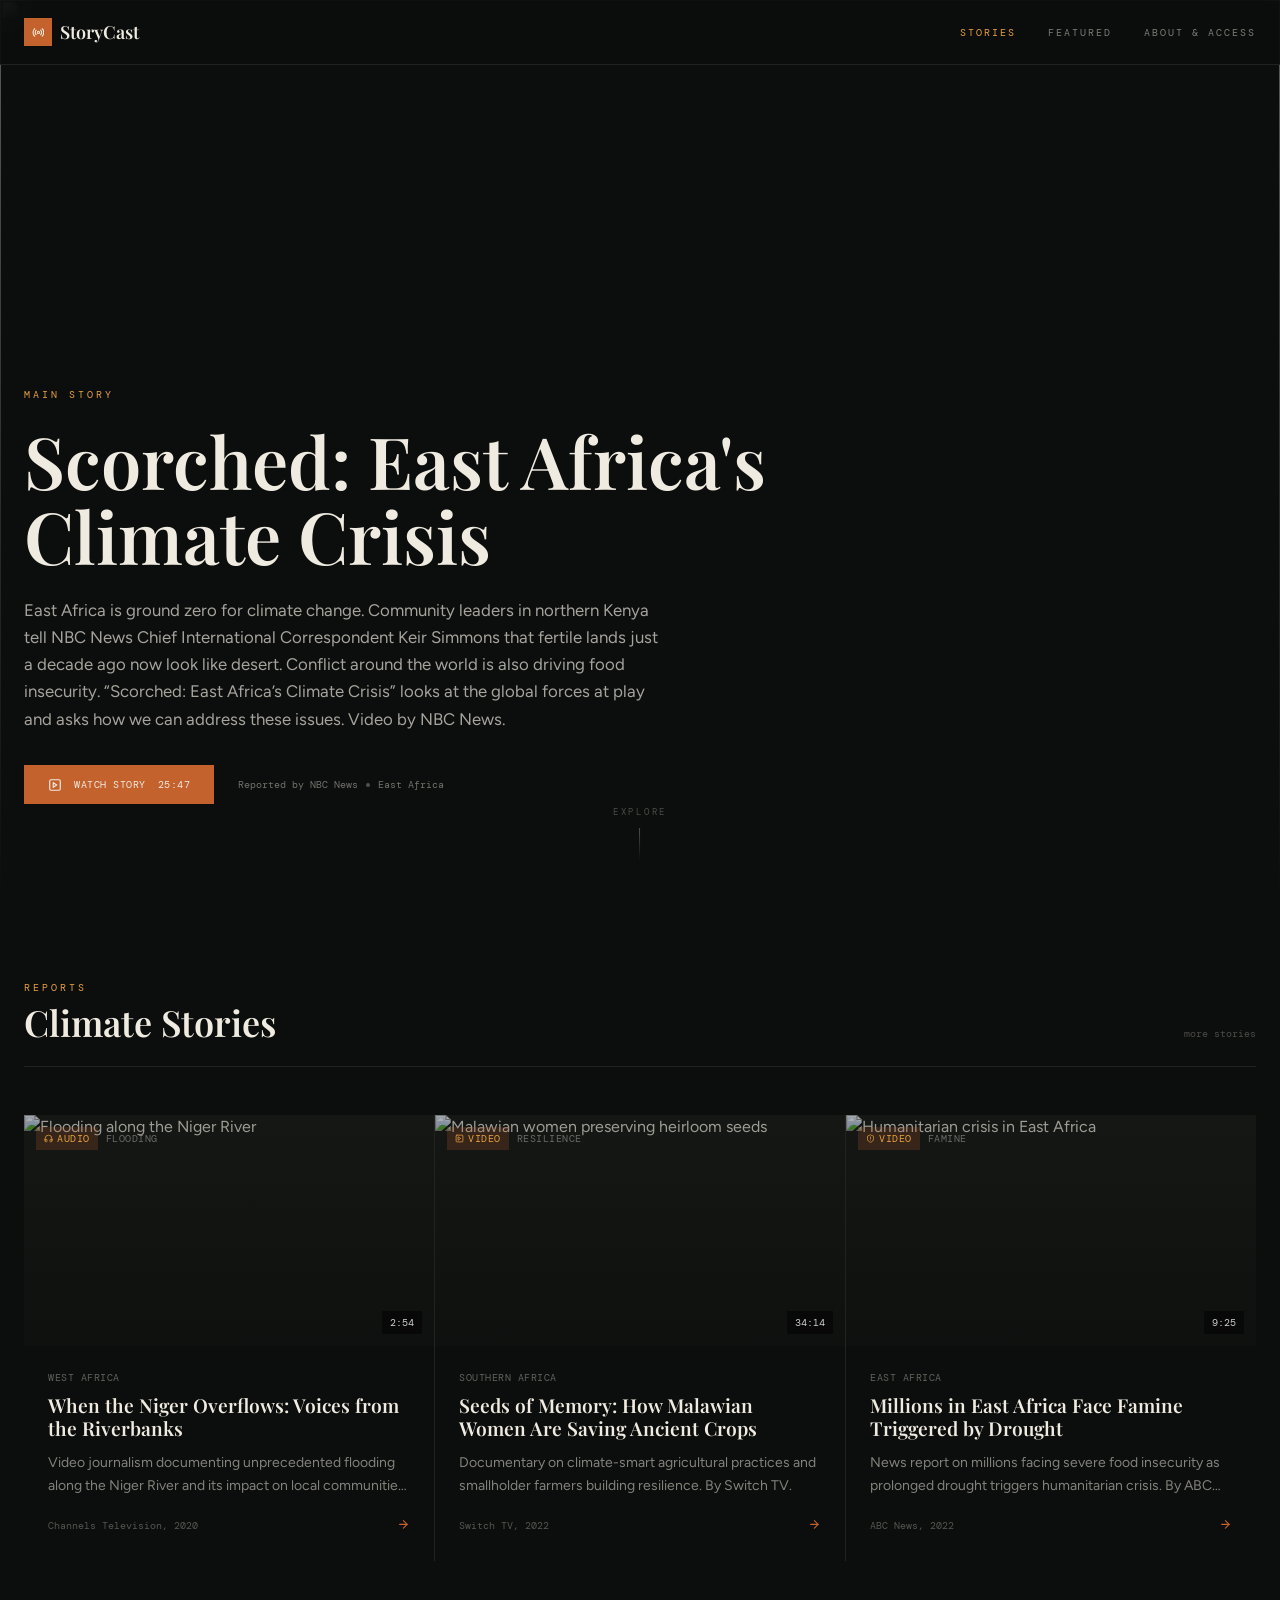
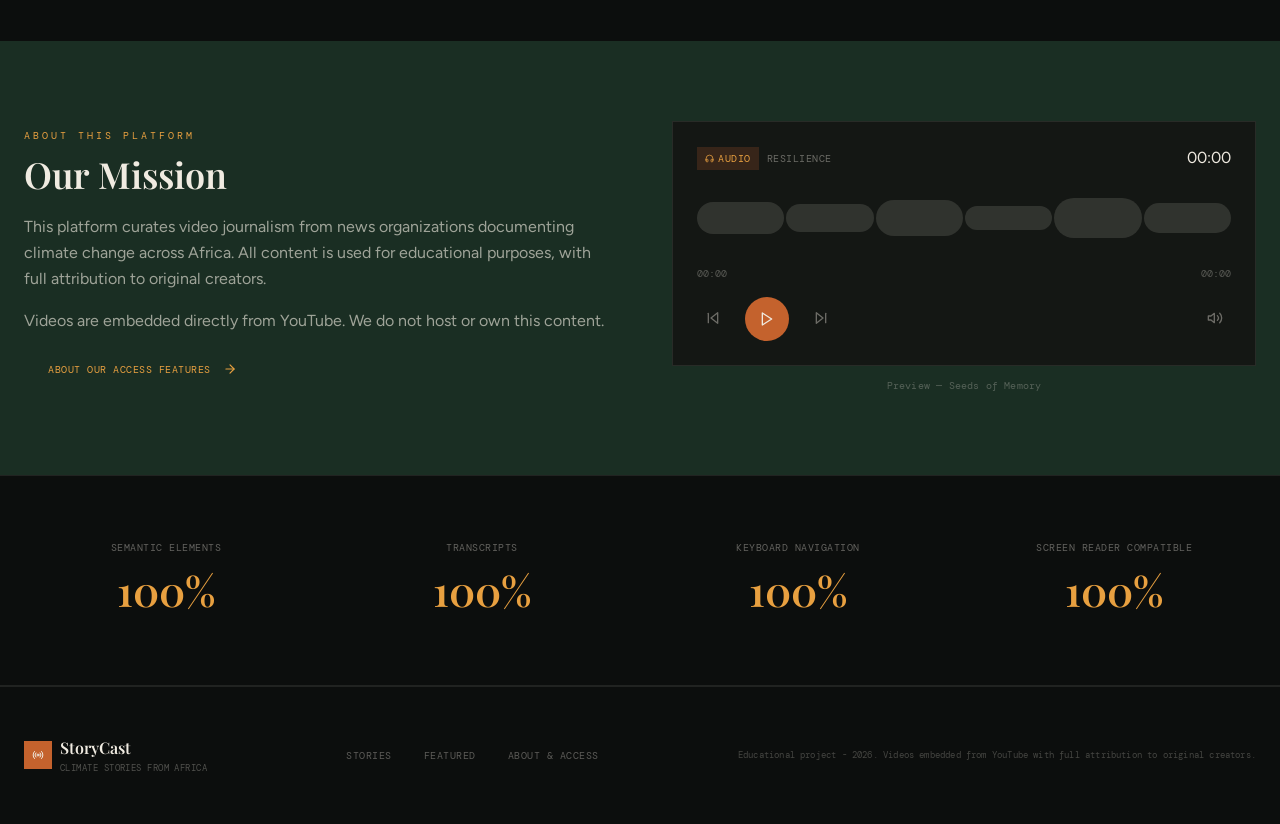
==== index.html @ 9f50dd14 "Implemented end to end 3-page website with accessibility featuers, semantic HTML, Sass, and user-cen" ====
<!DOCTYPE html>
<html lang="en">
<head>
  <meta charset="UTF-8">
  <meta name="viewport" content="width=device-width, initial-scale=1.0">
  <title>StoryCast — Climate Stories from Africa</title>
  <meta name="description" content="Independent audio and video journalism documenting climate change across Africa. Told by African reporters, from African communities.">
  <link rel="stylesheet" href="css/main.css">
</head>
<body class="page-wrapper">
  
  <header class="site-header" role="banner">
    <div class="header-container">
      <a href="/" class="site-logo" aria-label="StoryCast — go to homepage">
        <span class="site-logo__icon" aria-hidden="true">
          <svg xmlns="http://www.w3.org/2000/svg" width="24" height="24" viewBox="0 0 24 24" fill="none" stroke="currentColor" stroke-width="2" stroke-linecap="round" stroke-linejoin="round"><circle cx="12" cy="12" r="2"/><path d="M16.24 7.76a6 6 0 0 1 0 8.49m-8.48-.01a6 6 0 0 1 0-8.49m11.31-2.82a10 10 0 0 1 0 14.14m-14.14 0a10 10 0 0 1 0-14.14"/></svg>
        </span>
        <span class="site-logo__text">StoryCast</span>
      </a>

      <nav class="main-nav" aria-label="Main navigation">
        <a href="/" class="main-nav__link main-nav__link--active" aria-current="page">Stories</a>
        <a href="/story/main-story.html" class="main-nav__link">Featured</a>
        <a href="/about.html" class="main-nav__link">About & Access</a>
      </nav>

      <button class="mobile-menu-toggle" aria-label="Open navigation menu" aria-expanded="false" aria-controls="mobile-nav">
        <svg xmlns="http://www.w3.org/2000/svg" width="24" height="24" viewBox="0 0 24 24" fill="none" stroke="currentColor" stroke-width="2" stroke-linecap="round" stroke-linejoin="round"><line x1="3" y1="12" x2="21" y2="12"/><line x1="3" y1="6" x2="21" y6="6"/><line x1="3" y1="18" x2="21" y2="18"/></svg>
      </button>
    </div>

    <nav id="mobile-nav" class="mobile-nav" hidden aria-label="Mobile navigation">
      <a href="/" class="mobile-nav__link mobile-nav__link--active" aria-current="page">Stories</a>
      <a href="/story/main-story.html" class="mobile-nav__link">Featured</a>
      <a href="/about.html" class="mobile-nav__link">About & Access</a>
    </nav>
  </header>

  <main id="main-content" class="main-content">
    
    <!-- Hero Section -->
    <section class="hero" aria-label="Featured story">
      <div class="hero__background" aria-hidden="true">
        <img src="https://images.unsplash.com/photo-1516026672322-bc52d61a55d5?w=1600&h=900&fit=crop&auto=format" alt="">
        <div class="hero__gradient"></div>
      </div>

      <div class="hero__content">
        <div class="hero__inner">
          <p class="hero__label">Main Story</p>
          <p class="hero__title">Scorched: East Africa's Climate Crisis</p>
          <p class="hero__description">
            East Africa is ground zero for climate change. Community leaders in northern Kenya tell NBC News Chief International Correspondent Keir Simmons that fertile lands just a decade ago now look like desert. Conflict around the world is also driving food insecurity. “Scorched: East Africa’s Climate Crisis” looks at the global forces at play and asks how we can address these issues. 
            Video by NBC News.
          </p>
          <div class="hero__actions">
            <a href="/story/main-story.html" class="btn btn--primary" aria-label="Watch: The Last Harvest — 18 minutes 42 seconds">
              <svg xmlns="http://www.w3.org/2000/svg" width="24" height="24" viewBox="0 0 24 24" fill="none" stroke="currentColor" stroke-width="2" stroke-linecap="round" stroke-linejoin="round"><rect width="18" height="18" x="3" y="3" rx="2"/><path d="m9 8 6 4-6 4Z"/></svg>
              <span>Watch Story</span>
              <span aria-hidden="true">25:47</span>
            </a>
            <div class="hero__meta" aria-label="Reported by NBC News, East Africa">
              <span>Reported by NBC News</span>
              <span class="hero__meta-dot" aria-hidden="true"></span>
              <span>East Africa</span>
            </div>
          </div>
        </div>
      </div>

      <div class="hero__scroll" aria-hidden="true">
        <span>Explore</span>
        <div class="hero__scroll-line"></div>
      </div>
    </section>

    <!-- Stories Grid -->
    <section class="section" aria-labelledby="dispatches-heading">
      <div class="section__header">
        <div>
          <p class="section__label">Reports</p>
          <h2 id="dispatches-heading" class="section__title">Climate Stories</h2>
        </div>
        <p class="section__meta">more stories</p>
      </div>

      <div class="stories-grid">
        
        <article class="story-card">
          <a href="/story/flooding-niger.html" class="story-card__link" aria-label="Listen to: When the Niger Overflows">
            <div class="story-card__media">
              <img src="https://images.unsplash.com/photo-1705915833602-3dab5b678931?w=700&h=420&fit=crop&auto=format" alt="Flooding along the Niger River" class="story-card__image">
              <div class="story-card__gradient" aria-hidden="true"></div>
              <span class="story-card__duration" aria-label="Duration: 2 minutes 54 seconds">2:54</span>
              <div class="story-card__tags">
                <div class="media-tag">
                  <span class="media-tag__type">
                    <svg xmlns="http://www.w3.org/2000/svg" width="24" height="24" viewBox="0 0 24 24" fill="none" stroke="currentColor" stroke-width="2" stroke-linecap="round" stroke-linejoin="round"><path d="M3 18v-6a9 9 0 0 1 18 0v6"/><path d="M21 19a2 2 0 0 1-2 2h-1a2 2 0 0 1-2-2v-3a2 2 0 0 1 2-2h3zM3 19a2 2 0 0 0 2 2h1a2 2 0 0 0 2-2v-3a2 2 0 0 0-2-2H3z"/></svg>
                    Audio
                  </span>
                  <span class="media-tag__category">Flooding</span>
                </div>
              </div>
            </div>
            <div class="story-card__content">
              <p class="story-card__region">West Africa</p>
              <h3 class="story-card__title">When the Niger Overflows: Voices from the Riverbanks</h3>
              <p class="story-card__description">
                Video journalism documenting unprecedented flooding along the Niger River and its impact on local communities. By Channels Television.
              </p>
              <div class="story-card__footer">
                <span class="story-card__byline">Channels Television, 2020</span>
                <span class="story-card__arrow" aria-hidden="true">
                  <svg xmlns="http://www.w3.org/2000/svg" width="24" height="24" viewBox="0 0 24 24" fill="none" stroke="currentColor" stroke-width="2" stroke-linecap="round" stroke-linejoin="round"><path d="M5 12h14"/><path d="m12 5 7 7-7 7"/></svg>
                </span>
              </div>
            </div>
          </a>
        </article>

        <article class="story-card">
          <a href="/story/seeds-malawi.html" class="story-card__link" aria-label="Watch: Seeds of Memory">
            <div class="story-card__media">
              <img src="https://images.unsplash.com/photo-1515657834497-26509e295154?w=700&h=420&fit=crop&auto=format" alt="Malawian women preserving heirloom seeds" class="story-card__image">
              <div class="story-card__gradient" aria-hidden="true"></div>
              <span class="story-card__duration" aria-label="Duration: 34 minutes 14 seconds">34:14</span>
              <div class="story-card__tags">
                <div class="media-tag">
                  <span class="media-tag__type">
                    <svg xmlns="http://www.w3.org/2000/svg" width="24" height="24" viewBox="0 0 24 24" fill="none" stroke="currentColor" stroke-width="2" stroke-linecap="round" stroke-linejoin="round"><rect width="18" height="18" x="3" y="3" rx="2"/><path d="m9 8 6 4-6 4Z"/></svg>
                    Video
                  </span>
                  <span class="media-tag__category">Resilience</span>
                </div>
              </div>
            </div>
            <div class="story-card__content">
              <p class="story-card__region">Southern Africa</p>
              <h3 class="story-card__title">Seeds of Memory: How Malawian Women Are Saving Ancient Crops</h3>
              <p class="story-card__description">
                Documentary on climate-smart agricultural practices and smallholder farmers building resilience. By Switch TV.
              </p>
              <div class="story-card__footer">
                <span class="story-card__byline">Switch TV, 2022</span>
                <span class="story-card__arrow" aria-hidden="true">
                  <svg xmlns="http://www.w3.org/2000/svg" width="24" height="24" viewBox="0 0 24 24" fill="none" stroke="currentColor" stroke-width="2" stroke-linecap="round" stroke-linejoin="round"><path d="M5 12h14"/><path d="m12 5 7 7-7 7"/></svg>
                </span>
              </div>
            </div>
          </a>
        </article>

        <article class="story-card">
          <a href="/story/famine-east-africa.html" class="story-card__link" aria-label="Watch: Millions Face Famine">
            <div class="story-card__media">
              <img src="https://images.unsplash.com/photo-1578469550956-0e16b69c6a3d?w=700&h=420&fit=crop&auto=format" alt="Humanitarian crisis in East Africa" class="story-card__image">
              <div class="story-card__gradient" aria-hidden="true"></div>
              <span class="story-card__duration" aria-label="Duration: 9 minutes 25 seconds">9:25</span>
              <div class="story-card__tags">
                <div class="media-tag">
                  <span class="media-tag__type">
                    <svg xmlns="http://www.w3.org/2000/svg" width="24" height="24" viewBox="0 0 24 24" fill="none" stroke="currentColor" stroke-width="2" stroke-linecap="round" stroke-linejoin="round" class="lucide lucide-shield-alert-icon lucide-shield-alert"><path d="M20 13c0 5-3.5 7.5-7.66 8.95a1 1 0 0 1-.67-.01C7.5 20.5 4 18 4 13V6a1 1 0 0 1 1-1c2 0 4.5-1.2 6.24-2.72a1.17 1.17 0 0 1 1.52 0C14.51 3.81 17 5 19 5a1 1 0 0 1 1 1z"/><path d="M12 8v4"/><path d="M12 16h.01"/></svg>
                    Video
                  </span>
                  <span class="media-tag__category">Famine</span>
                </div>
              </div>
            </div>
            <div class="story-card__content">
              <p class="story-card__region">East Africa</p>
              <h3 class="story-card__title">Millions in East Africa Face Famine Triggered by Drought</h3>
              <p class="story-card__description">
                News report on millions facing severe food insecurity as prolonged drought triggers humanitarian crisis. By ABC News.
              </p>
              <div class="story-card__footer">
                <span class="story-card__byline">ABC News, 2022</span>
                <span class="story-card__arrow" aria-hidden="true">
                  <svg xmlns="http://www.w3.org/2000/svg" width="24" height="24" viewBox="0 0 24 24" fill="none" stroke="currentColor" stroke-width="2" stroke-linecap="round" stroke-linejoin="round"><path d="M5 12h14"/><path d="m12 5 7 7-7 7"/></svg>
                </span>
              </div>
            </div>
          </a>
        </article>

      </div>
    </section>

    <!-- Audio Spotlight -->
    <section class="audio-spotlight" aria-labelledby="audio-section-heading">
      <div class="audio-spotlight__container">
        <div>
          <p class="audio-spotlight__label">About This Platform</p>
          <h2 id="audio-section-heading" class="audio-spotlight__title">Our Mission</h2>
          <p class="audio-spotlight__text">
            This platform curates video journalism from news organizations documenting climate change across Africa. 
            All content is used for educational purposes, with full attribution to original creators.
          </p>
          <p class="audio-spotlight__text">
            Videos are embedded directly from YouTube. We do not host or own this content.
          </p>
          <a href="/about.html" class="btn btn--ghost">
            About our access features
            <svg xmlns="http://www.w3.org/2000/svg" width="24" height="24" viewBox="0 0 24 24" fill="none" stroke="currentColor" stroke-width="2" stroke-linecap="round" stroke-linejoin="round"><path d="M5 12h14"/><path d="m12 5 7 7-7 7"/></svg>
          </a>
        </div>
        <div>
          <!-- Hidden HTML5 Audio Element -->
          <audio id="story-audio" preload="metadata">
            <source src="assets/audio/seeds-malawi.webm" type="audio/webm">
            Your browser does not support the audio element.
          </audio>
          
          <div class="audio-player">
            <div class="audio-player__header">
              <div class="media-tag">
                <span class="media-tag__type">
                  <svg xmlns="http://www.w3.org/2000/svg" width="24" height="24" viewBox="0 0 24 24" fill="none" stroke="currentColor" stroke-width="2" stroke-linecap="round" stroke-linejoin="round"><path d="M3 18v-6a9 9 0 0 1 18 0v6"/><path d="M21 19a2 2 0 0 1-2 2h-1a2 2 0 0 1-2-2v-3a2 2 0 0 1 2-2h3zM3 19a2 2 0 0 0 2 2h1a2 2 0 0 0 2-2v-3a2 2 0 0 0-2-2H3z"/></svg>
                  Audio
                </span>
                <span class="media-tag__category">Resilience</span>
              </div>
              <span id="duration">00:00</span>
            </div>
            <div class="audio-player__waveform" role="slider" aria-label="Audio playback position" aria-valuenow="0" aria-valuemin="0" aria-valuemax="100" tabindex="0">
              <div class="audio-player__bar"></div>
              <div class="audio-player__bar"></div>
              <div class="audio-player__bar"></div>
              <div class="audio-player__bar"></div>
              <div class="audio-player__bar"></div>
              <div class="audio-player__bar"></div>
            </div>
            <div class="audio-player__time">
              <span id="current-time">00:00</span>
              <span id="duration-bottom">00:00</span>
            </div>
            <div class="audio-player__controls">
              <button class="audio-player__button" aria-label="Skip back 10 seconds" id="skip-back">
                <svg xmlns="http://www.w3.org/2000/svg" width="24" height="24" viewBox="0 0 24 24" fill="none" stroke="currentColor" stroke-width="2" stroke-linecap="round" stroke-linejoin="round"><polygon points="19 20 9 12 19 4 19 20"/><line x1="5" y1="19" x2="5" y2="5"/></svg>
              </button>
              <button class="audio-player__button audio-player__button--play" aria-label="Play" id="play-pause">
                <svg xmlns="http://www.w3.org/2000/svg" width="24" height="24" viewBox="0 0 24 24" fill="none" stroke="currentColor" stroke-width="2" stroke-linecap="round" stroke-linejoin="round"><polygon points="5 3 19 12 5 21 5 3"/></svg>
              </button>
              <button class="audio-player__button" aria-label="Skip forward 10 seconds" id="skip-forward">
                <svg xmlns="http://www.w3.org/2000/svg" width="24" height="24" viewBox="0 0 24 24" fill="none" stroke="currentColor" stroke-width="2" stroke-linecap="round" stroke-linejoin="round"><polygon points="5 4 15 12 5 20 5 4"/><line x1="19" y1="5" x2="19" y2="19"/></svg>
              </button>
              <div class="audio-player__secondary">
                <button class="audio-player__button" aria-label="Mute" id="mute">
                  <svg xmlns="http://www.w3.org/2000/svg" width="24" height="24" viewBox="0 0 24 24" fill="none" stroke="currentColor" stroke-width="2" stroke-linecap="round" stroke-linejoin="round"><polygon points="11 5 6 9 2 9 2 15 6 15 11 19 11 5"/><path d="M15.54 8.46a5 5 0 0 1 0 7.07"/><path d="M19.07 4.93a10 10 0 0 1 0 14.14"/></svg>
                </button>
              </div>
            </div>
          </div>
          <p class="audio-spotlight__caption">Preview — Seeds of Memory</p>
        </div>
      </div>
    </section>

    <!-- Accessibility Features -->
    <section class="stats" aria-label="Accessibility features">
      <div class="stats__container">
        <dl class="stats__grid">
          <div class="stats__item">
            <dt class="stats__label">Semantic Elements</dt>
            <dd class="stats__value">100%</dd>
          </div>
          <div class="stats__item">
            <dt class="stats__label">Transcripts</dt>
            <dd class="stats__value">100%</dd>
          </div>
          <div class="stats__item">
            <dt class="stats__label">Keyboard Navigation</dt>
            <dd class="stats__value">100%</dd>
          </div>
          <div class="stats__item">
            <dt class="stats__label">Screen Reader Compatible</dt>
            <dd class="stats__value">100%</dd>
          </div>
        </dl>
      </div>
    </section>

  </main>

  <footer class="site-footer" role="contentinfo">
    <div class="footer-container">
      <div class="footer-brand">
        <span class="footer-brand__icon" aria-hidden="true">
          <svg xmlns="http://www.w3.org/2000/svg" width="24" height="24" viewBox="0 0 24 24" fill="none" stroke="currentColor" stroke-width="2" stroke-linecap="round" stroke-linejoin="round"><circle cx="12" cy="12" r="2"/><path d="M16.24 7.76a6 6 0 0 1 0 8.49m-8.48-.01a6 6 0 0 1 0-8.49m11.31-2.82a10 10 0 0 1 0 14.14m-14.14 0a10 10 0 0 1 0-14.14"/></svg>
        </span>
        <div>
          <p class="footer-brand__text">StoryCast</p>
          <p class="footer-brand__tagline">Climate Stories from Africa</p>
        </div>
      </div>
      <nav class="footer-nav" aria-label="Footer navigation">
        <a href="/" class="footer-nav__link">Stories</a>
        <a href="/story/main-story.html" class="footer-nav__link">Featured</a>
        <a href="/about.html" class="footer-nav__link">About & Access</a>
      </nav>
      <p class="footer-copyright">Educational project - 2026. Videos embedded from YouTube with full attribution to original creators.</p>
    </div>
  </footer>

  <script src="js/main.js"></script>
</body>
</html>
---- css/main.css ----
@import url("https://fonts.googleapis.com/css2?family=Playfair+Display:ital,wght@0,400;0,600;0,700;1,400;1,600&family=Figtree:wght@300;400;500&family=DM+Mono:wght@300;400;500&display=swap");
*, *::before, *::after {
  box-sizing: border-box;
  margin: 0;
  padding: 0;
}

html {
  font-size: 16px;
  scroll-behavior: smooth;
}

body {
  font-family: "Figtree", -apple-system, BlinkMacSystemFont, sans-serif;
  font-size: 1rem;
  font-weight: 400;
  line-height: 1.5;
  color: #F0EBE1;
  background-color: #0C0E0D;
  -webkit-font-smoothing: antialiased;
  -moz-osx-font-smoothing: grayscale;
}

h1, h2, h3, h4 {
  font-family: "Playfair Display", serif;
  font-weight: 600;
  line-height: 1.05;
}

h1 {
  font-size: clamp(2.4rem, 6vw, 4.5rem);
}

h2 {
  font-size: 2.25rem;
}

h3 {
  font-size: 1.25rem;
}

h4 {
  font-size: 1.125rem;
}

p {
  line-height: 1.625;
}

a {
  color: inherit;
  text-decoration: none;
}
a:hover {
  color: #E8A040;
}

img, video {
  max-width: 100%;
  height: auto;
  display: block;
}

button {
  font-family: inherit;
  cursor: pointer;
  border: none;
  background: none;
}
button:disabled {
  opacity: 0.5;
  cursor: not-allowed;
}

:focus-visible {
  outline: 2px solid #E8A040;
  outline-offset: 2px;
}

.sr-only {
  position: absolute;
  width: 1px;
  height: 1px;
  padding: 0;
  margin: -1px;
  overflow: hidden;
  clip: rect(0, 0, 0, 0);
  white-space: nowrap;
  border: 0;
}

.site-header {
  position: fixed;
  top: 0;
  left: 0;
  right: 0;
  z-index: 50;
  background-color: rgba(12, 14, 13, 0.9);
  backdrop-filter: blur(12px);
  border-bottom: 1px solid rgba(240, 235, 225, 0.09);
}

.header-container {
  max-width: 1280px;
  margin: 0 auto;
  padding: 0 1.5rem;
  height: 4rem;
  display: flex;
  align-items: center;
  justify-content: space-between;
}

.site-logo {
  display: flex;
  align-items: center;
  gap: 0.5rem;
  transition: opacity 0.2s;
}
.site-logo:hover {
  opacity: 0.8;
}
.site-logo__icon {
  width: 1.75rem;
  height: 1.75rem;
  background-color: #C4622D;
  display: flex;
  align-items: center;
  justify-content: center;
  flex-shrink: 0;
}
.site-logo__icon svg {
  width: 0.8rem;
  height: 0.8rem;
  color: #F0EBE1;
}
.site-logo__text {
  font-family: "Playfair Display", serif;
  font-size: 1.125rem;
  font-weight: 600;
  color: #F0EBE1;
}

.main-nav {
  display: none;
}
@media (min-width: 768px) {
  .main-nav {
    display: flex;
    align-items: center;
    gap: 2rem;
  }
}
.main-nav__link {
  font-family: "DM Mono", "Courier New", monospace;
  font-size: 0.625rem;
  text-transform: uppercase;
  letter-spacing: 0.2em;
  color: rgba(240, 235, 225, 0.5);
  transition: color 0.2s;
}
.main-nav__link:hover, .main-nav__link:focus {
  color: #F0EBE1;
}
.main-nav__link--active {
  color: #E8A040;
}

.mobile-menu-toggle {
  display: flex;
  padding: 0.25rem;
  color: rgba(240, 235, 225, 0.6);
}
@media (min-width: 768px) {
  .mobile-menu-toggle {
    display: none;
  }
}
.mobile-menu-toggle svg {
  width: 1.25rem;
  height: 1.25rem;
}
.mobile-menu-toggle:hover, .mobile-menu-toggle:focus {
  color: #F0EBE1;
}

.mobile-nav {
  display: flex;
  flex-direction: column;
  gap: 1.25rem;
  padding: 1.25rem 1.5rem;
  background-color: #0C0E0D;
  border-top: 1px solid rgba(240, 235, 225, 0.09);
}
@media (min-width: 768px) {
  .mobile-nav {
    display: none;
  }
}
.mobile-nav__link {
  font-family: "DM Mono", "Courier New", monospace;
  font-size: 0.625rem;
  text-transform: uppercase;
  letter-spacing: 0.2em;
  color: rgba(240, 235, 225, 0.5);
  text-align: left;
}
.mobile-nav__link--active {
  color: #E8A040;
}
.mobile-nav[hidden] {
  display: none;
}

.site-footer {
  border-top: 1px solid rgba(240, 235, 225, 0.09);
  padding: 3rem 0;
  margin-top: auto;
}

.footer-container {
  max-width: 1280px;
  margin: 0 auto;
  padding: 0 1.5rem;
  display: flex;
  flex-direction: column;
  gap: 1.5rem;
}
@media (min-width: 768px) {
  .footer-container {
    flex-direction: row;
    align-items: center;
    justify-content: space-between;
  }
}

.footer-brand {
  display: flex;
  align-items: center;
  gap: 0.5rem;
}
.footer-brand__icon {
  width: 1.75rem;
  height: 1.75rem;
  background-color: #C4622D;
  display: flex;
  align-items: center;
  justify-content: center;
  flex-shrink: 0;
}
.footer-brand__icon svg {
  width: 0.75rem;
  height: 0.75rem;
  color: #F0EBE1;
}
.footer-brand__text {
  font-family: "Playfair Display", serif;
  font-weight: 600;
  color: #F0EBE1;
}
.footer-brand__tagline {
  font-family: "DM Mono", "Courier New", monospace;
  font-size: 0.563rem;
  color: rgba(240, 235, 225, 0.3);
  text-transform: uppercase;
  letter-spacing: 0.05em;
}

.footer-nav {
  display: flex;
  flex-wrap: wrap;
  gap: 2rem;
}
.footer-nav__link {
  font-family: "DM Mono", "Courier New", monospace;
  font-size: 0.625rem;
  text-transform: uppercase;
  letter-spacing: 0.05em;
  color: rgba(240, 235, 225, 0.35);
  transition: color 0.2s;
}
.footer-nav__link:hover, .footer-nav__link:focus {
  color: #F0EBE1;
}

.footer-copyright {
  font-family: "DM Mono", "Courier New", monospace;
  font-size: 0.563rem;
  color: rgba(240, 235, 225, 0.25);
  letter-spacing: 0.02em;
}

.btn {
  display: inline-flex;
  align-items: center;
  gap: 0.75rem;
  padding: 0.75rem 1.5rem;
  font-family: "DM Mono", "Courier New", monospace;
  font-size: 0.625rem;
  text-transform: uppercase;
  letter-spacing: 0.05em;
  transition: background-color 0.2s;
}
.btn--primary {
  background-color: #C4622D;
  color: #F0EBE1;
}
.btn--primary:hover, .btn--primary:focus {
  background-color: #d4733e;
  color: #F0EBE1;
}
.btn--ghost {
  color: #E8A040;
}
.btn--ghost:hover, .btn--ghost:focus {
  color: #F0EBE1;
}
.btn svg {
  width: 0.875rem;
  height: 0.875rem;
}

.media-tag {
  display: flex;
  align-items: center;
  gap: 0.5rem;
}
.media-tag__type {
  display: flex;
  align-items: center;
  gap: 0.25rem;
  background-color: rgba(196, 98, 45, 0.2);
  color: #E8A040;
  padding: 0.25rem 0.5rem;
  font-family: "DM Mono", "Courier New", monospace;
  font-size: 0.625rem;
  text-transform: uppercase;
  letter-spacing: 0.05em;
}
.media-tag__type svg {
  width: 0.563rem;
  height: 0.563rem;
}
.media-tag__category {
  font-family: "DM Mono", "Courier New", monospace;
  font-size: 0.625rem;
  text-transform: uppercase;
  letter-spacing: 0.05em;
  color: rgba(240, 235, 225, 0.4);
}

.story-card {
  background-color: #0C0E0D;
  container-type: inline-size;
  container-name: story-card;
}
.story-card__link {
  display: block;
}
.story-card__link:focus-visible {
  outline: 2px solid #E8A040;
  outline-offset: -2px;
}
.story-card__media {
  position: relative;
  aspect-ratio: 16/9;
  background-color: #141714;
  overflow: hidden;
}
.story-card__image {
  width: 100%;
  height: 100%;
  object-fit: cover;
  opacity: 0.65;
  transition: opacity 0.5s, transform 0.5s;
}
.story-card__link:hover .story-card__image {
  opacity: 0.85;
  transform: scale(1.04);
}
.story-card__gradient {
  position: absolute;
  inset: 0;
  background: linear-gradient(to top, rgba(12, 14, 13, 0.7), transparent);
  pointer-events: none;
}
.story-card__duration {
  position: absolute;
  bottom: 0.75rem;
  right: 0.75rem;
  font-family: "DM Mono", "Courier New", monospace;
  font-size: 0.625rem;
  color: rgba(255, 255, 255, 0.8);
  background-color: rgba(0, 0, 0, 0.5);
  padding: 0.25rem 0.5rem;
  backdrop-filter: blur(4px);
}
.story-card__tags {
  position: absolute;
  top: 0.75rem;
  left: 0.75rem;
  display: flex;
  align-items: center;
  gap: 0.5rem;
}
.story-card__content {
  padding: 1.5rem;
}
.story-card__region {
  font-family: "DM Mono", "Courier New", monospace;
  font-size: 0.625rem;
  text-transform: uppercase;
  letter-spacing: 0.05em;
  color: rgba(240, 235, 225, 0.38);
  margin-bottom: 0.5rem;
}
.story-card__title {
  font-family: "Playfair Display", serif;
  font-size: 1.2rem;
  line-height: 1.2;
  color: #F0EBE1;
  margin-bottom: 0.75rem;
  transition: color 0.2s;
}
.story-card__link:hover .story-card__title {
  color: #E8A040;
}
.story-card__description {
  color: rgba(240, 235, 225, 0.52);
  font-size: 0.875rem;
  line-height: 1.625;
  margin-bottom: 1rem;
  display: -webkit-box;
  -webkit-line-clamp: 2;
  -webkit-box-orient: vertical;
  overflow: hidden;
}
.story-card__footer {
  display: flex;
  align-items: center;
  justify-content: space-between;
}
.story-card__byline {
  font-family: "DM Mono", "Courier New", monospace;
  font-size: 0.625rem;
  color: rgba(240, 235, 225, 0.32);
}
.story-card__arrow {
  color: #C4622D;
  transition: transform 0.2s;
}
.story-card__link:hover .story-card__arrow {
  transform: translateX(4px);
}
.story-card__arrow svg {
  width: 0.8rem;
  height: 0.8rem;
}

@container story-card (min-width: 500px) {
  .story-card__title {
    font-size: 1.4rem;
  }
  .story-card__description {
    -webkit-line-clamp: 3;
  }
}
.audio-player {
  background-color: #141714;
  border: 1px solid rgba(240, 235, 225, 0.09);
  padding: 1.5rem;
}
.audio-player__header {
  display: flex;
  align-items: center;
  justify-content: space-between;
  margin-bottom: 1rem;
}
.audio-player__waveform {
  display: flex;
  align-items: center;
  gap: 2px;
  height: 4rem;
  margin-bottom: 1rem;
  cursor: pointer;
}
.audio-player__waveform:focus-visible {
  outline: 2px solid #E8A040;
  outline-offset: 2px;
}
.audio-player__bar {
  flex: 1;
  background-color: rgba(240, 235, 225, 0.13);
  border-radius: 999px;
  transition: background-color 0.15s;
}
.audio-player__bar--active {
  background-color: #C4622D;
}
.audio-player__bar:nth-child(1) {
  height: 32px;
}
.audio-player__bar:nth-child(2) {
  height: 28px;
}
.audio-player__bar:nth-child(3) {
  height: 36px;
}
.audio-player__bar:nth-child(4) {
  height: 24px;
}
.audio-player__bar:nth-child(5) {
  height: 40px;
}
.audio-player__bar:nth-child(6) {
  height: 30px;
}
.audio-player__time {
  display: flex;
  justify-content: space-between;
  font-family: "DM Mono", "Courier New", monospace;
  font-size: 0.625rem;
  color: rgba(240, 235, 225, 0.3);
  margin-bottom: 1rem;
}
.audio-player__controls {
  display: flex;
  align-items: center;
  gap: 1rem;
}
.audio-player__button {
  color: rgba(240, 235, 225, 0.4);
  transition: color 0.2s;
  padding: 0.5rem;
}
.audio-player__button:hover, .audio-player__button:focus {
  color: #F0EBE1;
}
.audio-player__button svg {
  width: 1rem;
  height: 1rem;
}
.audio-player__button--play {
  width: 2.75rem;
  height: 2.75rem;
  border-radius: 50%;
  background-color: #C4622D;
  display: flex;
  align-items: center;
  justify-content: center;
  transition: background-color 0.2s;
}
.audio-player__button--play:hover, .audio-player__button--play:focus {
  background-color: #d4733e;
}
.audio-player__button--play svg {
  color: #F0EBE1;
}
.audio-player__secondary {
  margin-left: auto;
  display: flex;
  align-items: center;
  gap: 1rem;
}
.audio-player__download {
  font-family: "DM Mono", "Courier New", monospace;
  font-size: 0.625rem;
  text-transform: uppercase;
  letter-spacing: 0.05em;
  color: rgba(240, 235, 225, 0.35);
  transition: color 0.2s;
}
.audio-player__download:hover, .audio-player__download:focus {
  color: #E8A040;
}

.hero {
  position: relative;
  min-height: 100vh;
  display: flex;
  flex-direction: column;
  justify-content: flex-end;
  padding: 5rem 0 6rem;
}
.hero__background {
  position: absolute;
  inset: 0;
  background-color: #0C0E0D;
}
.hero__background img {
  width: 100%;
  height: 100%;
  object-fit: cover;
  opacity: 0.45;
  mix-blend-mode: luminosity;
}
.hero__gradient {
  position: absolute;
  inset: 0;
  background: linear-gradient(to top, #0C0E0D, rgba(12, 14, 13, 0.55), transparent);
}
.hero__content {
  position: relative;
  max-width: 1280px;
  margin: 0 auto;
  padding: 0 1.5rem;
  width: 100%;
}
.hero__inner {
  max-width: 48rem;
}
.hero__label {
  font-family: "DM Mono", "Courier New", monospace;
  font-size: 0.625rem;
  text-transform: uppercase;
  letter-spacing: 0.3em;
  color: #E8A040;
  margin-bottom: 1.25rem;
}
.hero__title {
  font-family: "Playfair Display", serif;
  font-size: clamp(2.4rem, 6vw, 4.5rem);
  line-height: 1.04;
  font-weight: 600;
  color: #F0EBE1;
  margin-bottom: 1.5rem;
}
.hero__description {
  color: rgba(240, 235, 225, 0.68);
  font-size: 1.05rem;
  line-height: 1.625;
  margin-bottom: 2rem;
  max-width: 40rem;
}
.hero__actions {
  display: flex;
  align-items: center;
  flex-wrap: wrap;
  gap: 1.5rem;
}
.hero__meta {
  display: flex;
  align-items: center;
  gap: 0.5rem;
  font-family: "DM Mono", "Courier New", monospace;
  font-size: 0.625rem;
  color: rgba(240, 235, 225, 0.45);
}
.hero__meta span {
  display: flex;
  align-items: center;
  gap: 0.5rem;
}
.hero__meta-dot {
  width: 0.25rem;
  height: 0.25rem;
  border-radius: 50%;
  background-color: rgba(240, 235, 225, 0.3);
}
.hero__scroll {
  position: absolute;
  bottom: 2.5rem;
  left: 50%;
  transform: translateX(-50%);
  display: flex;
  flex-direction: column;
  align-items: center;
  gap: 0.5rem;
  color: rgba(240, 235, 225, 0.28);
}
.hero__scroll span {
  font-family: "DM Mono", "Courier New", monospace;
  font-size: 0.563rem;
  text-transform: uppercase;
  letter-spacing: 0.3em;
}
.hero__scroll-line {
  width: 1px;
  height: 2rem;
  background: linear-gradient(to bottom, rgba(240, 235, 225, 0.3), transparent);
}

.section {
  max-width: 1280px;
  margin: 0 auto;
  padding: 5rem 1.5rem;
}
.section__header {
  display: flex;
  align-items: flex-end;
  justify-content: space-between;
  margin-bottom: 3rem;
  padding-bottom: 1.5rem;
  border-bottom: 1px solid rgba(240, 235, 225, 0.09);
}
.section__label {
  font-family: "DM Mono", "Courier New", monospace;
  font-size: 0.625rem;
  text-transform: uppercase;
  letter-spacing: 0.3em;
  color: #E8A040;
  margin-bottom: 0.5rem;
}
.section__title {
  font-family: "Playfair Display", serif;
  font-size: 2.25rem;
  font-weight: 600;
  color: #F0EBE1;
}
.section__meta {
  font-family: "DM Mono", "Courier New", monospace;
  font-size: 0.625rem;
  color: rgba(240, 235, 225, 0.28);
  display: none;
}
@media (min-width: 768px) {
  .section__meta {
    display: block;
  }
}

.stories-grid {
  display: grid;
  grid-template-columns: 1fr;
  gap: 1px;
  background-color: rgba(240, 235, 225, 0.09);
}
@media (min-width: 768px) {
  .stories-grid {
    grid-template-columns: repeat(2, 1fr);
  }
}
@media (min-width: 1024px) {
  .stories-grid {
    grid-template-columns: repeat(3, 1fr);
  }
}

.audio-spotlight {
  background-color: #1A2E23;
  padding: 5rem 0;
}
.audio-spotlight__container {
  max-width: 1280px;
  margin: 0 auto;
  padding: 0 1.5rem;
  display: grid;
  gap: 4rem;
}
@media (min-width: 768px) {
  .audio-spotlight__container {
    grid-template-columns: repeat(2, 1fr);
    align-items: center;
  }
}
.audio-spotlight__label {
  font-family: "DM Mono", "Courier New", monospace;
  font-size: 0.625rem;
  text-transform: uppercase;
  letter-spacing: 0.3em;
  color: #E8A040;
  margin-bottom: 0.75rem;
}
.audio-spotlight__title {
  font-family: "Playfair Display", serif;
  font-size: 2.25rem;
  font-weight: 600;
  color: #F0EBE1;
  line-height: 1.05;
  margin-bottom: 1.25rem;
}
.audio-spotlight__text {
  color: rgba(240, 235, 225, 0.62);
  line-height: 1.625;
  margin-bottom: 1rem;
}
.audio-spotlight__caption {
  font-family: "DM Mono", "Courier New", monospace;
  font-size: 0.625rem;
  color: rgba(240, 235, 225, 0.28);
  text-align: center;
  margin-top: 0.75rem;
  letter-spacing: 0.02em;
}

.stats {
  border-top: 1px solid rgba(240, 235, 225, 0.09);
  border-bottom: 1px solid rgba(240, 235, 225, 0.09);
  padding: 4rem 0;
}
.stats__container {
  max-width: 1280px;
  margin: 0 auto;
  padding: 0 1.5rem;
}
.stats__grid {
  display: grid;
  grid-template-columns: repeat(2, 1fr);
  gap: 2rem;
}
@media (min-width: 768px) {
  .stats__grid {
    grid-template-columns: repeat(4, 1fr);
  }
}
.stats__item {
  text-align: center;
}
.stats__label {
  font-family: "DM Mono", "Courier New", monospace;
  font-size: 0.625rem;
  text-transform: uppercase;
  letter-spacing: 0.05em;
  color: rgba(240, 235, 225, 0.38);
  margin-bottom: 0.25rem;
}
.stats__value {
  font-family: "Playfair Display", serif;
  font-size: 2.6rem;
  font-weight: 600;
  color: #E8A040;
}

.story-hero {
  padding-top: 4rem;
}
.story-hero__media {
  position: relative;
  height: 62vh;
  min-height: 380px;
  background-color: #141714;
}
.story-hero__media img {
  width: 100%;
  height: 100%;
  object-fit: cover;
  opacity: 0.52;
}
.story-hero__gradient {
  position: absolute;
  inset: 0;
  background: linear-gradient(to bottom, rgba(12, 14, 13, 0.2), transparent, #0C0E0D);
}
.story-hero__play {
  position: absolute;
  inset: 0;
  display: flex;
  align-items: center;
  justify-content: center;
}
.story-hero__play button {
  width: 5rem;
  height: 5rem;
  border-radius: 50%;
  background-color: rgba(196, 98, 45, 0.9);
  backdrop-filter: blur(4px);
  display: flex;
  align-items: center;
  justify-content: center;
  transition: all 0.2s;
}
.story-hero__play button:hover, .story-hero__play button:focus {
  background-color: #C4622D;
  transform: scale(1.05);
}
.story-hero__play button svg {
  width: 1.625rem;
  height: 1.625rem;
  color: #F0EBE1;
  margin-left: 0.25rem;
}

.story-header {
  max-width: 48rem;
  margin: 0 auto;
  padding: 0 1.5rem;
  position: relative;
  z-index: 10;
  margin-top: 2rem;
  padding-bottom: 2rem;
  background-color: #0C0E0D;
}
.story-header__title {
  font-family: "Playfair Display", serif;
  font-size: clamp(2rem, 5vw, 3.6rem);
  font-weight: 600;
  line-height: 1.05;
  color: #F0EBE1;
  margin-top: 1rem;
  margin-bottom: 1.25rem;
}
.story-header__meta {
  display: flex;
  flex-wrap: wrap;
  align-items: center;
  gap: 1rem;
  font-family: "DM Mono", "Courier New", monospace;
  font-size: 0.625rem;
  color: rgba(240, 235, 225, 0.42);
  margin-bottom: 2rem;
}
.story-header__meta span {
  display: flex;
  align-items: center;
  gap: 0.5rem;
}
.story-header__meta-dot {
  width: 0.25rem;
  height: 0.25rem;
  border-radius: 50%;
  background-color: rgba(240, 235, 225, 0.25);
}
.story-header__description {
  color: rgba(240, 235, 225, 0.68);
  font-size: 1.05rem;
  line-height: 1.625;
  border-left: 2px solid #C4622D;
  padding-left: 1.25rem;
}

.story-content {
  max-width: 48rem;
  margin: 0 auto;
  padding: 0 1.5rem 6rem;
}

.story-section {
  margin-bottom: 4rem;
}
.story-section__label {
  font-family: "DM Mono", "Courier New", monospace;
  font-size: 0.625rem;
  text-transform: uppercase;
  letter-spacing: 0.3em;
  color: #E8A040;
  margin-bottom: 0.75rem;
}
.story-section__title {
  font-family: "Playfair Display", serif;
  font-size: 1.875rem;
  font-weight: 600;
  color: #F0EBE1;
  margin-bottom: 0.25rem;
}
.story-section__subtitle {
  font-family: "DM Mono", "Courier New", monospace;
  font-size: 0.625rem;
  text-transform: uppercase;
  letter-spacing: 0.05em;
  color: rgba(240, 235, 225, 0.3);
  margin-bottom: 2rem;
}

.transcript {
  border: 1px solid rgba(240, 235, 225, 0.09);
}
.transcript__toggle {
  width: 100%;
  display: flex;
  align-items: center;
  justify-content: space-between;
  padding: 1rem 1.5rem;
  background-color: #141714;
  transition: background-color 0.2s;
}
.transcript__toggle:hover, .transcript__toggle:focus {
  background-color: #1a1d1a;
}
.transcript__toggle span {
  font-family: "DM Mono", "Courier New", monospace;
  font-size: 0.625rem;
  text-transform: uppercase;
  letter-spacing: 0.05em;
  color: rgba(240, 235, 225, 0.55);
}
.transcript__toggle svg {
  width: 0.8rem;
  height: 0.8rem;
  color: rgba(240, 235, 225, 0.38);
  transition: transform 0.2s;
}
.transcript__toggle[aria-expanded=true] svg {
  transform: rotate(180deg);
}
.transcript__content {
  background-color: #0f1210;
  border-top: 1px solid rgba(240, 235, 225, 0.09);
  padding: 2rem;
}
.transcript__content[hidden] {
  display: none;
}
.transcript__entry {
  display: grid;
  grid-template-columns: 4.5rem 1fr;
  gap: 1.5rem;
  margin-bottom: 2rem;
}
.transcript__entry:last-child {
  margin-bottom: 0;
}
.transcript__time {
  font-family: "DM Mono", "Courier New", monospace;
  font-size: 0.625rem;
  color: #C4622D;
}
.transcript__speaker {
  font-family: "DM Mono", "Courier New", monospace;
  font-size: 0.625rem;
  text-transform: uppercase;
  letter-spacing: 0.05em;
  color: #E8A040;
  margin-bottom: 0.5rem;
}
.transcript__text {
  color: rgba(240, 235, 225, 0.78);
  font-size: 0.875rem;
  line-height: 1.625;
}
.transcript__footer {
  padding: 1.25rem 2rem;
  border-top: 1px solid rgba(240, 235, 225, 0.09);
  font-family: "DM Mono", "Courier New", monospace;
  font-size: 0.563rem;
  color: rgba(240, 235, 225, 0.28);
  letter-spacing: 0.02em;
}

.related-stories__header {
  display: flex;
  align-items: center;
  gap: 1rem;
  margin-bottom: 2rem;
  padding-top: 2rem;
  border-top: 1px solid rgba(240, 235, 225, 0.09);
}
.related-stories__title {
  font-family: "Playfair Display", serif;
  font-size: clamp(2.4rem, 6vw, 4.5rem);
  font-weight: 600;
  color: #F0EBE1;
}
.related-stories__divider {
  flex: 1;
  height: 1px;
  background-color: rgba(240, 235, 225, 0.09);
}
.related-stories__grid {
  display: grid;
  gap: 1px;
  background-color: rgba(240, 235, 225, 0.09);
}
@media (min-width: 768px) {
  .related-stories__grid {
    grid-template-columns: repeat(2, 1fr);
  }
}
.related-stories__card {
  background-color: #0C0E0D;
  padding: 1.5rem;
}
.related-stories__card:hover, .related-stories__card:focus-within {
  background-color: rgba(20, 23, 20, 0.5);
}
.related-stories__title-small {
  font-family: "Playfair Display", serif;
  font-size: 1.15rem;
  color: #F0EBE1;
  line-height: 1.2;
  margin-top: 0.75rem;
  margin-bottom: 0.5rem;
  transition: color 0.2s;
}
.related-stories__title-small:hover {
  color: #E8A040;
}
.related-stories__meta {
  font-family: "DM Mono", "Courier New", monospace;
  font-size: 0.625rem;
  color: rgba(240, 235, 225, 0.32);
}

.about-hero {
  position: relative;
  padding-top: 8rem;
  padding-bottom: 6rem;
}
.about-hero__background {
  position: absolute;
  inset: 0;
  background-color: #0C0E0D;
}
.about-hero__background img {
  width: 100%;
  height: 100%;
  object-fit: cover;
  opacity: 0.18;
}
.about-hero__gradient {
  position: absolute;
  inset: 0;
  background: linear-gradient(to bottom, rgba(12, 14, 13, 0.4), #0C0E0D);
}
.about-hero__content {
  position: relative;
  max-width: 64rem;
  margin: 0 auto;
  padding: 0 1.5rem;
}
.about-hero__label {
  font-family: "DM Mono", "Courier New", monospace;
  font-size: 0.625rem;
  text-transform: uppercase;
  letter-spacing: 0.3em;
  color: #E8A040;
  margin-bottom: 1rem;
}
.about-hero__title {
  font-family: "Playfair Display", serif;
  font-size: clamp(2.6rem, 7vw, 5rem);
  font-weight: 600;
  line-height: 1.03;
  color: #F0EBE1;
  margin-bottom: 2rem;
}
.about-hero__description {
  color: rgba(240, 235, 225, 0.65);
  font-size: 1.25rem;
  line-height: 1.625;
  max-width: 48rem;
}

.mission {
  max-width: 64rem;
  margin: 0 auto;
  padding: 5rem 1.5rem;
}
.mission__grid {
  display: grid;
  gap: 3rem;
}
@media (min-width: 768px) {
  .mission__grid {
    grid-template-columns: 12.5rem 1fr;
  }
}
.mission__label {
  font-family: "DM Mono", "Courier New", monospace;
  font-size: 0.625rem;
  text-transform: uppercase;
  letter-spacing: 0.3em;
  color: #E8A040;
  margin-bottom: 0.5rem;
}
.mission__title {
  font-family: "Playfair Display", serif;
  font-size: 1.875rem;
  font-weight: 600;
  color: #F0EBE1;
}
.mission__text {
  color: rgba(240, 235, 225, 0.65);
  line-height: 1.625;
  margin-bottom: 1.25rem;
}
.mission__text:last-child {
  margin-bottom: 0;
}

.features {
  max-width: 1280px;
  margin: 0 auto;
  padding: 5rem 1.5rem;
}
.features__header {
  margin-bottom: 3rem;
}
.features__label {
  font-family: "DM Mono", "Courier New", monospace;
  font-size: 0.625rem;
  text-transform: uppercase;
  letter-spacing: 0.3em;
  color: #E8A040;
  margin-bottom: 0.5rem;
}
.features__title {
  font-family: "Playfair Display", serif;
  font-size: 2.25rem;
  font-weight: 600;
  color: #F0EBE1;
}
.features__description {
  color: rgba(240, 235, 225, 0.52);
  line-height: 1.625;
  margin-top: 1rem;
  max-width: 32rem;
}
.features__grid {
  display: grid;
  gap: 1px;
  background-color: rgba(240, 235, 225, 0.09);
}
@media (min-width: 640px) {
  .features__grid {
    grid-template-columns: repeat(2, 1fr);
  }
}
@media (min-width: 1024px) {
  .features__grid {
    grid-template-columns: repeat(3, 1fr);
  }
}

.feature-card {
  background-color: #0C0E0D;
  padding: 2rem;
  transition: background-color 0.2s;
}
.feature-card:hover {
  background-color: #141714;
}
.feature-card__icon {
  width: 2.5rem;
  height: 2.5rem;
  background-color: rgba(196, 98, 45, 0.14);
  display: flex;
  align-items: center;
  justify-content: center;
  color: #C4622D;
  margin-bottom: 1.25rem;
  transition: background-color 0.2s;
}
.feature-card:hover .feature-card__icon {
  background-color: rgba(196, 98, 45, 0.22);
}
.feature-card__icon svg {
  width: 1.063rem;
  height: 1.063rem;
}
.feature-card__title {
  font-family: "Playfair Display", serif;
  font-size: 1.125rem;
  color: #F0EBE1;
  margin-bottom: 0.5rem;
}
.feature-card__description {
  color: rgba(240, 235, 225, 0.52);
  font-size: 0.875rem;
  line-height: 1.625;
}

.page-wrapper {
  display: flex;
  flex-direction: column;
  min-height: 100vh;
}

.main-content {
  flex: 1;
}

/*# sourceMappingURL=main.css.map */
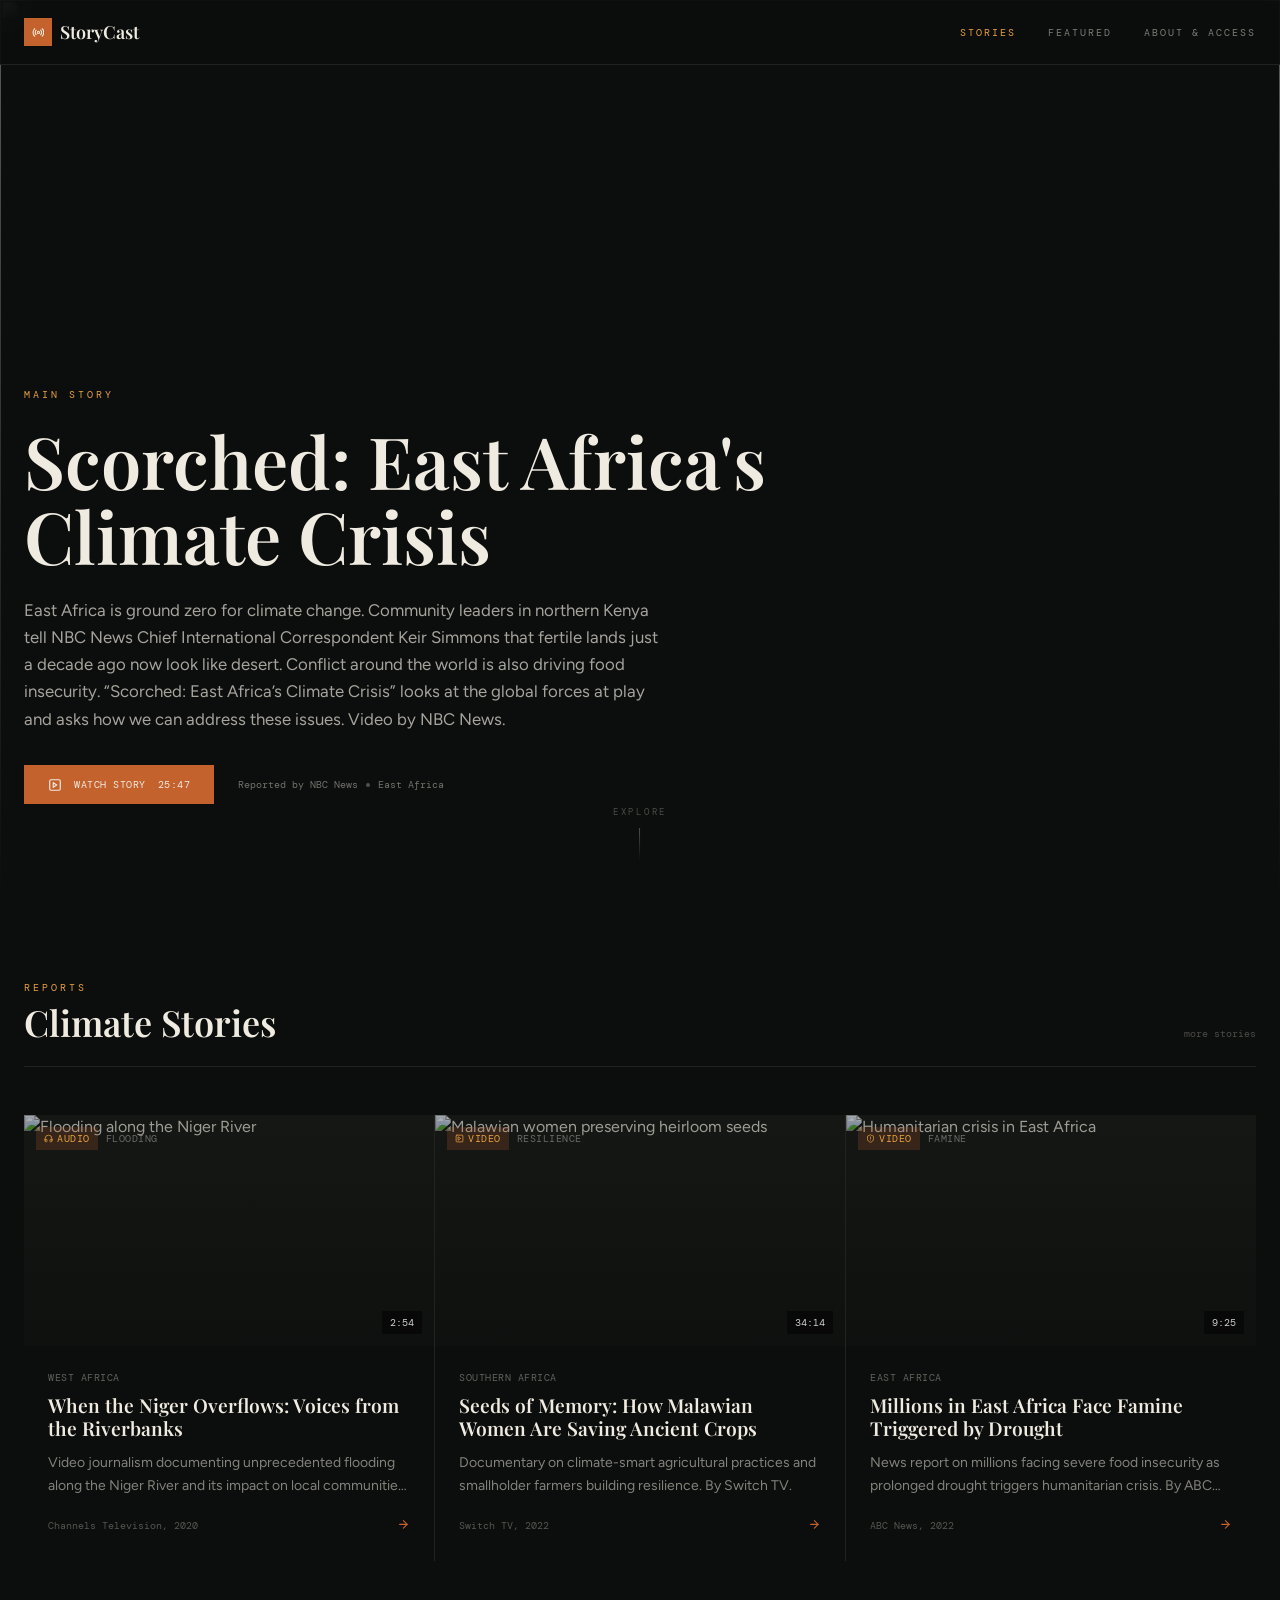
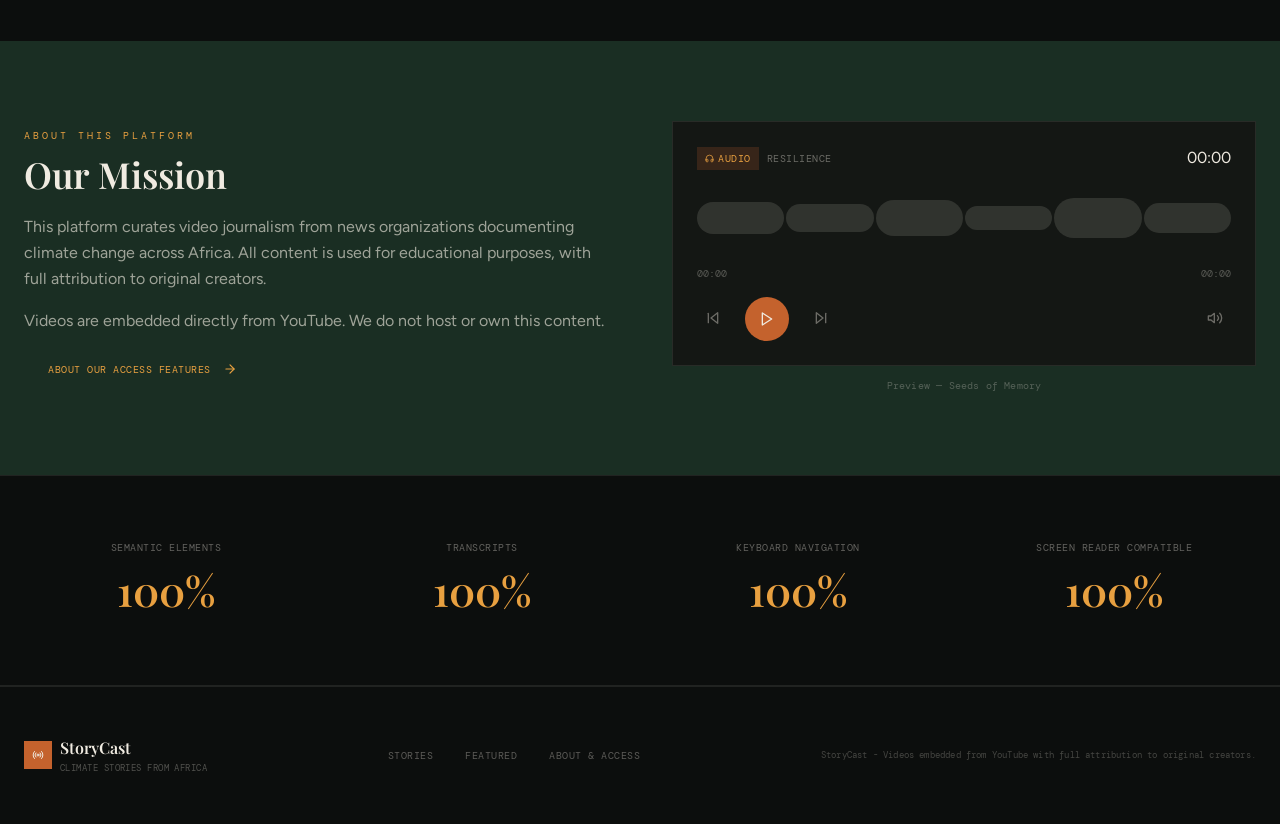
==== commit c62c7f81: "fix: update navigation links to use relative paths" ====
--- a/index.html
+++ b/index.html
@@ -11,7 +11,7 @@
   
   <header class="site-header" role="banner">
     <div class="header-container">
-      <a href="/" class="site-logo" aria-label="StoryCast — go to homepage">
+      <a href="index.html" class="site-logo" aria-label="StoryCast — go to homepage">
         <span class="site-logo__icon" aria-hidden="true">
           <svg xmlns="http://www.w3.org/2000/svg" width="24" height="24" viewBox="0 0 24 24" fill="none" stroke="currentColor" stroke-width="2" stroke-linecap="round" stroke-linejoin="round"><circle cx="12" cy="12" r="2"/><path d="M16.24 7.76a6 6 0 0 1 0 8.49m-8.48-.01a6 6 0 0 1 0-8.49m11.31-2.82a10 10 0 0 1 0 14.14m-14.14 0a10 10 0 0 1 0-14.14"/></svg>
         </span>
@@ -19,9 +19,9 @@
       </a>
 
       <nav class="main-nav" aria-label="Main navigation">
-        <a href="/" class="main-nav__link main-nav__link--active" aria-current="page">Stories</a>
-        <a href="/story/main-story.html" class="main-nav__link">Featured</a>
-        <a href="/about.html" class="main-nav__link">About & Access</a>
+        <a href="index.html" class="main-nav__link main-nav__link--active" aria-current="page">Stories</a>
+        <a href="story/main-story.html" class="main-nav__link">Featured</a>
+        <a href="about.html" class="main-nav__link">About & Access</a>
       </nav>
 
       <button class="mobile-menu-toggle" aria-label="Open navigation menu" aria-expanded="false" aria-controls="mobile-nav">
@@ -30,9 +30,9 @@
     </div>
 
     <nav id="mobile-nav" class="mobile-nav" hidden aria-label="Mobile navigation">
-      <a href="/" class="mobile-nav__link mobile-nav__link--active" aria-current="page">Stories</a>
-      <a href="/story/main-story.html" class="mobile-nav__link">Featured</a>
-      <a href="/about.html" class="mobile-nav__link">About & Access</a>
+      <a href="index.html" class="mobile-nav__link mobile-nav__link--active" aria-current="page">Stories</a>
+      <a href="story/main-story.html" class="mobile-nav__link">Featured</a>
+      <a href="about.html" class="mobile-nav__link">About & Access</a>
     </nav>
   </header>
 
@@ -54,7 +54,7 @@
             Video by NBC News.
           </p>
           <div class="hero__actions">
-            <a href="/story/main-story.html" class="btn btn--primary" aria-label="Watch: The Last Harvest — 18 minutes 42 seconds">
+            <a href="story/main-story.html" class="btn btn--primary" aria-label="Watch: The Last Harvest — 18 minutes 42 seconds">
               <svg xmlns="http://www.w3.org/2000/svg" width="24" height="24" viewBox="0 0 24 24" fill="none" stroke="currentColor" stroke-width="2" stroke-linecap="round" stroke-linejoin="round"><rect width="18" height="18" x="3" y="3" rx="2"/><path d="m9 8 6 4-6 4Z"/></svg>
               <span>Watch Story</span>
               <span aria-hidden="true">25:47</span>
@@ -87,7 +87,7 @@
       <div class="stories-grid">
         
         <article class="story-card">
-          <a href="/story/flooding-niger.html" class="story-card__link" aria-label="Listen to: When the Niger Overflows">
+          <a href="story/flooding-niger.html" class="story-card__link" aria-label="Listen to: When the Niger Overflows">
             <div class="story-card__media">
               <img src="https://images.unsplash.com/photo-1705915833602-3dab5b678931?w=700&h=420&fit=crop&auto=format" alt="Flooding along the Niger River" class="story-card__image">
               <div class="story-card__gradient" aria-hidden="true"></div>
@@ -119,7 +119,7 @@
         </article>
 
         <article class="story-card">
-          <a href="/story/seeds-malawi.html" class="story-card__link" aria-label="Watch: Seeds of Memory">
+          <a href="story/seeds-malawi.html" class="story-card__link" aria-label="Watch: Seeds of Memory">
             <div class="story-card__media">
               <img src="https://images.unsplash.com/photo-1515657834497-26509e295154?w=700&h=420&fit=crop&auto=format" alt="Malawian women preserving heirloom seeds" class="story-card__image">
               <div class="story-card__gradient" aria-hidden="true"></div>
@@ -151,7 +151,7 @@
         </article>
 
         <article class="story-card">
-          <a href="/story/famine-east-africa.html" class="story-card__link" aria-label="Watch: Millions Face Famine">
+          <a href="story/famine-east-africa.html" class="story-card__link" aria-label="Watch: Millions Face Famine">
             <div class="story-card__media">
               <img src="https://images.unsplash.com/photo-1578469550956-0e16b69c6a3d?w=700&h=420&fit=crop&auto=format" alt="Humanitarian crisis in East Africa" class="story-card__image">
               <div class="story-card__gradient" aria-hidden="true"></div>
@@ -198,7 +198,7 @@
           <p class="audio-spotlight__text">
             Videos are embedded directly from YouTube. We do not host or own this content.
           </p>
-          <a href="/about.html" class="btn btn--ghost">
+          <a href="about.html" class="btn btn--ghost">
             About our access features
             <svg xmlns="http://www.w3.org/2000/svg" width="24" height="24" viewBox="0 0 24 24" fill="none" stroke="currentColor" stroke-width="2" stroke-linecap="round" stroke-linejoin="round"><path d="M5 12h14"/><path d="m12 5 7 7-7 7"/></svg>
           </a>
@@ -293,11 +293,11 @@
         </div>
       </div>
       <nav class="footer-nav" aria-label="Footer navigation">
-        <a href="/" class="footer-nav__link">Stories</a>
-        <a href="/story/main-story.html" class="footer-nav__link">Featured</a>
-        <a href="/about.html" class="footer-nav__link">About & Access</a>
+        <a href="index.html" class="footer-nav__link">Stories</a>
+        <a href="story/main-story.html" class="footer-nav__link">Featured</a>
+        <a href="about.html" class="footer-nav__link">About & Access</a>
       </nav>
-      <p class="footer-copyright">Educational project - 2026. Videos embedded from YouTube with full attribution to original creators.</p>
+      <p class="footer-copyright">StoryCast - Videos embedded from YouTube with full attribution to original creators.</p>
     </div>
   </footer>
 
